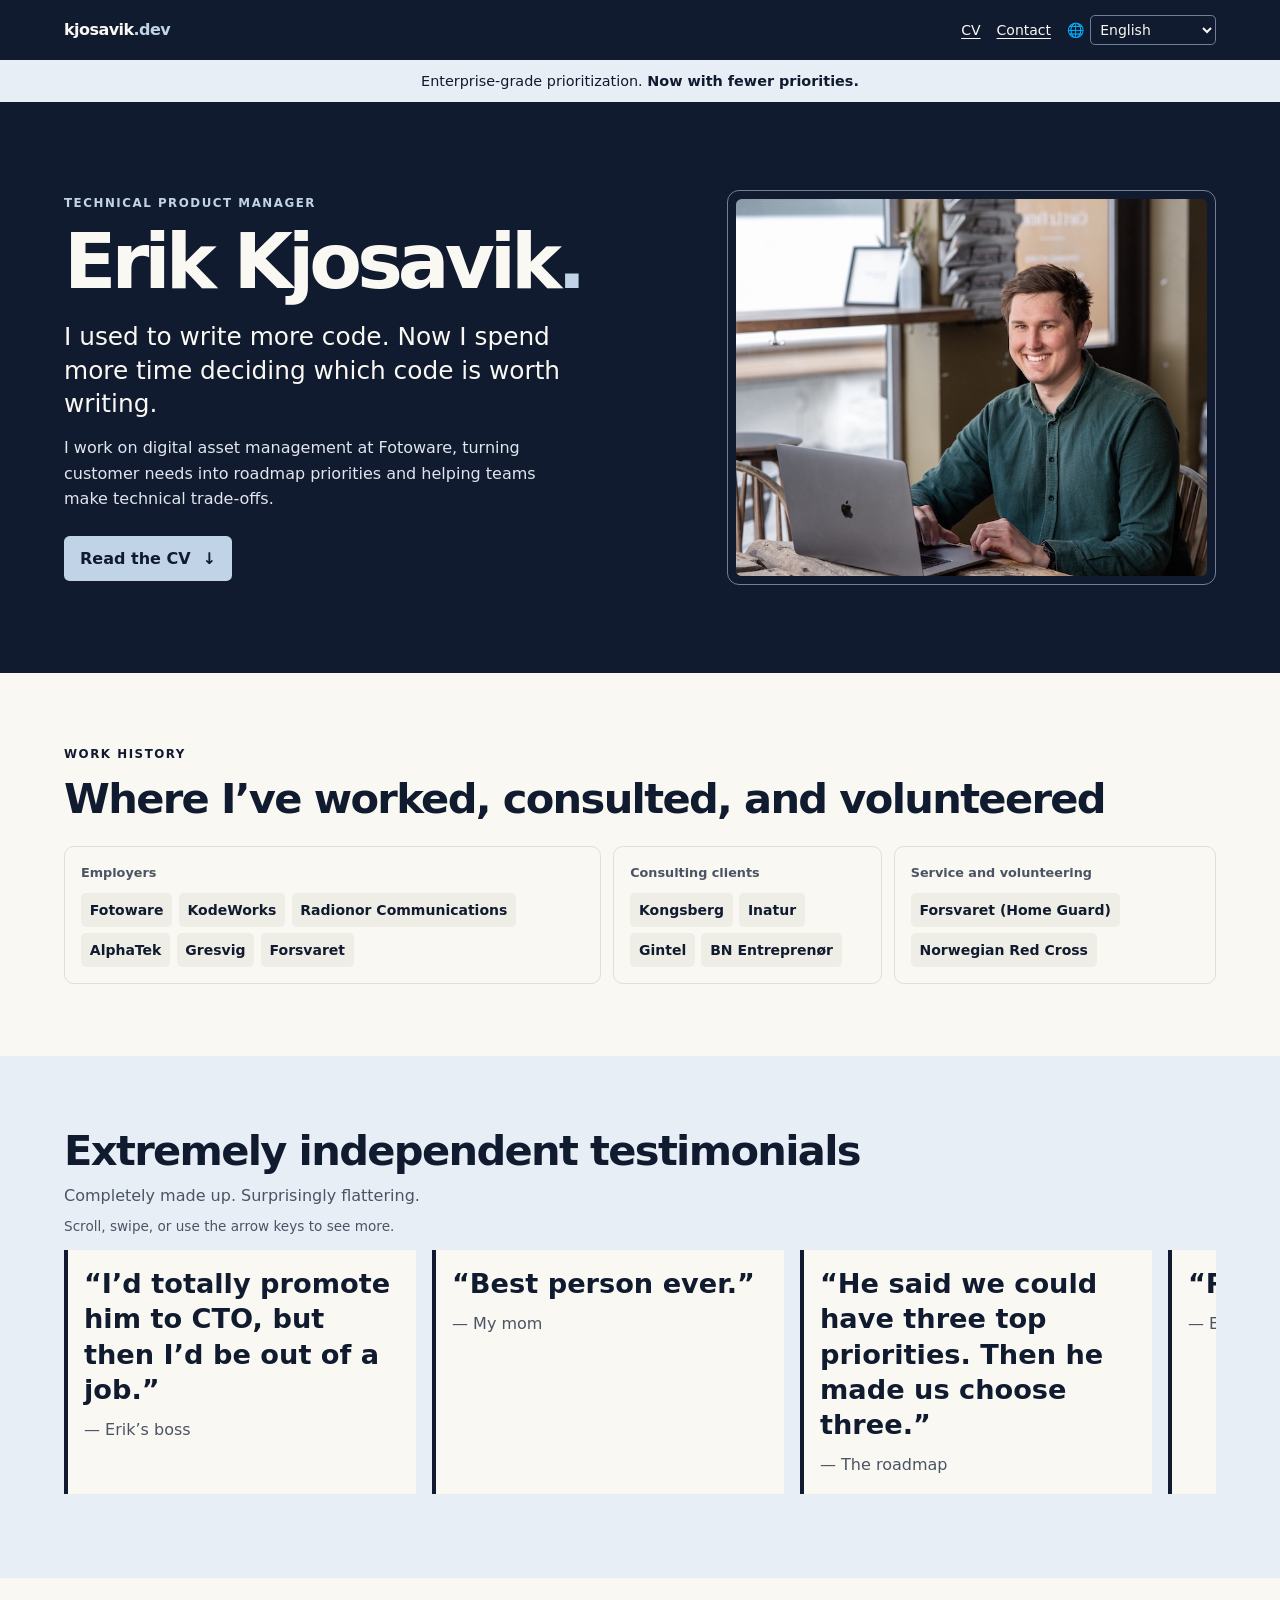
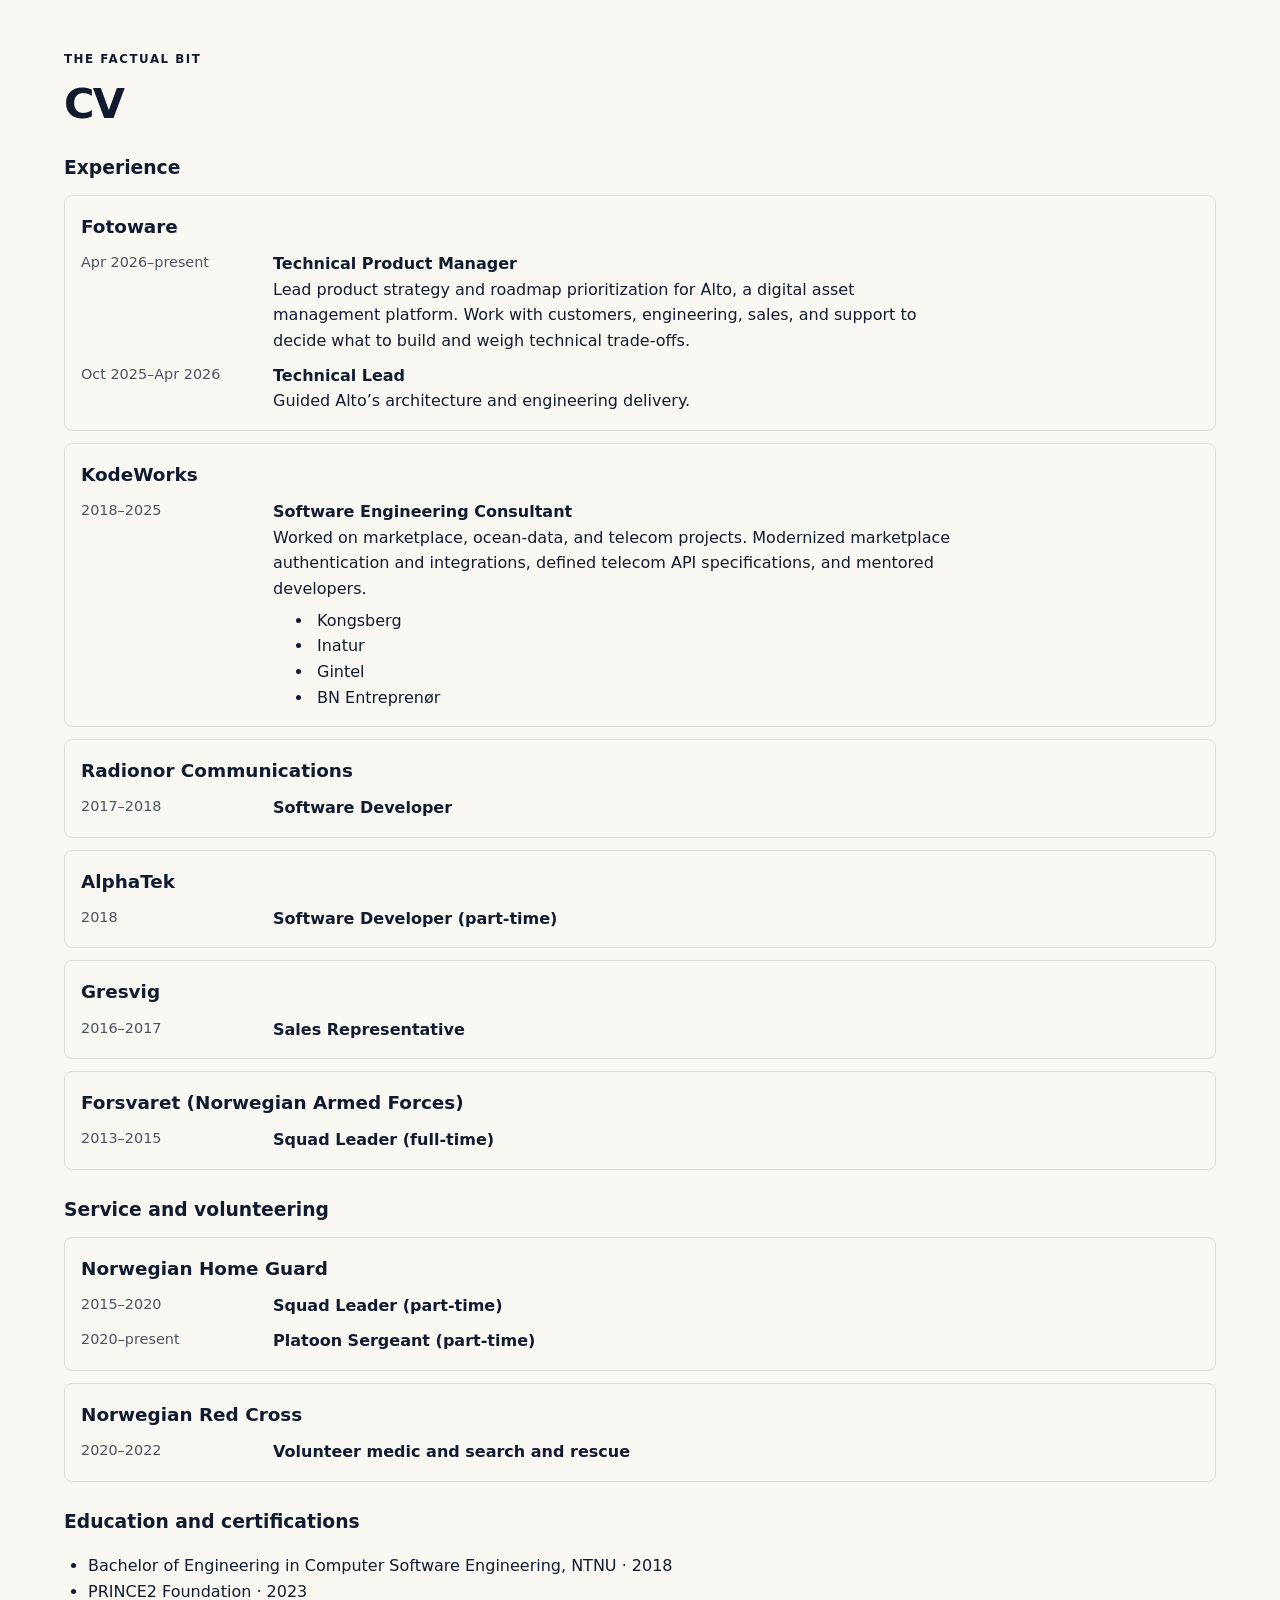
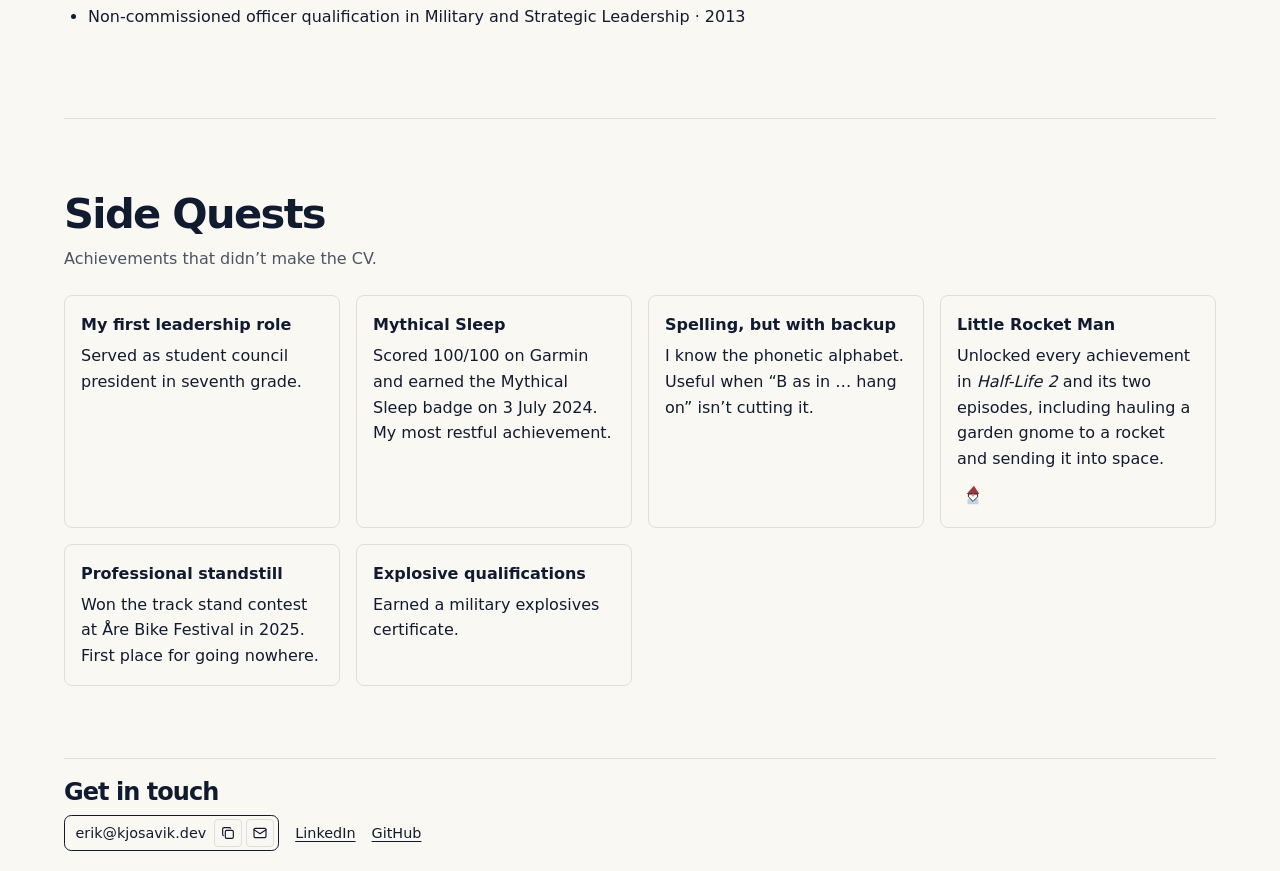
==== site/index.html @ 317c6127 "Rebuild personal homepage and retire legacy files" ====
<!doctype html>
<html lang="en">
<head>
  <meta charset="utf-8">
  <meta name="viewport" content="width=device-width, initial-scale=1">
  <meta name="description" content="Erik Kjosavik, Technical Product Manager at Fotoware. Experience, consulting, and a few extremely independent testimonials.">
  <title>Erik Kjosavik — Technical Product Manager</title>
  <link rel="icon" href="favicon.svg" type="image/svg+xml">
  <link rel="stylesheet" href="styles.css">
  <script src="language.js" defer></script>
  <script src="testimonials.js" defer></script>
  <script src="achievement.js" defer></script>
  <script src="contact.js" defer></script>
</head>
<body>
  <a class="skip" href="#main">Skip to content</a>
  <header class="masthead">
    <div class="wrap nav-row">
      <a class="brand" href="./">kjosavik<span>.dev</span></a>
      <nav class="nav-links" aria-label="Main">
        <a href="#cv">CV</a>
        <a href="#contact">Contact</a>
        <label id="language-control" class="language-control" hidden>
          <span aria-hidden="true">🌐</span>
          <select id="language" aria-label="Language">
            <option value="en">English</option>
            <option value="black-speech">Black Speech</option>
          </select>
        </label>
      </nav>
    </div>
    <p class="wrap language-status" id="language-status" role="status" hidden></p>
  </header>
  <main id="main">
    <p class="banner">Enterprise-grade prioritization. <strong>Now with fewer priorities.</strong></p>
    <section class="hero" aria-labelledby="name">
      <div class="wrap hero-grid">
        <div>
          <p class="eyebrow">Technical Product Manager</p>
          <h1 id="name">Erik Kjosavik<span>.</span></h1>
          <p class="leadin">I used to write more code. Now I spend more time deciding which code is worth writing.</p>
          <p class="summary">I work on digital asset management at Fotoware, turning customer needs into roadmap priorities and helping teams make technical trade-offs.</p>
          <a class="button" href="#cv">Read the CV <span aria-hidden="true">↓</span></a>
        </div>
        <div class="portrait">
          <img src="assets/erik3.jpg" width="800" height="576" alt="Erik Kjosavik">
        </div>
      </div>
    </section>

    <section class="wrap section" aria-labelledby="organizations">
      <p class="eyebrow">Work history</p>
      <h2 id="organizations">Where I’ve worked, consulted, and volunteered</h2>
      <div class="organizations">
        <div class="organization-group">
          <h3>Employers</h3>
          <ul>
            <li><a href="#fotoware">Fotoware</a></li>
            <li><a href="#kodeworks">KodeWorks</a></li>
            <li><a href="#radionor">Radionor Communications</a></li>
            <li><a href="#alphatek">AlphaTek</a></li>
            <li><a href="#gresvig">Gresvig</a></li>
            <li><a href="#forsvaret">Forsvaret</a></li>
          </ul>
        </div>
        <div class="organization-group">
          <h3>Consulting clients</h3>
          <ul>
            <li><a href="#kongsberg">Kongsberg</a></li>
            <li><a href="#inatur">Inatur</a></li>
            <li><a href="#gintel">Gintel</a></li>
            <li><a href="#bn-entreprenor">BN Entreprenør</a></li>
          </ul>
        </div>
        <div class="organization-group">
          <h3>Service and volunteering</h3>
          <ul>
            <li><a href="#home-guard">Forsvaret (Home Guard)</a></li>
            <li><a href="#red-cross">Norwegian Red Cross</a></li>
          </ul>
        </div>
      </div>
    </section>

    <section class="testimonials" aria-labelledby="testimonials">
      <div class="wrap section">
        <h2 id="testimonials">Extremely independent testimonials</h2>
        <p>Completely made up. Surprisingly flattering.</p>
        <p class="scroll-hint" id="testimonial-hint">Scroll, swipe, or use the arrow keys to see more.</p>
        <div class="testimonial-quotes" role="group" tabindex="0" aria-labelledby="testimonials" aria-describedby="testimonial-hint">
          <div class="quote-track">
            <div class="quote-set">
          <figure>
            <blockquote><p>“I’d totally promote him to CTO, but then I’d be out of a job.”</p></blockquote>
            <figcaption>— Erik’s boss</figcaption>
          </figure>
          <figure>
            <blockquote><p>“Best person ever.”</p></blockquote>
            <figcaption>— My mom</figcaption>
          </figure>
          <figure>
            <blockquote><p>“He said we could have three top priorities. Then he made us choose three.”</p></blockquote>
            <figcaption>— The roadmap</figcaption>
          </figure>
          <figure>
            <blockquote><p>“Romantic!”</p></blockquote>
            <figcaption>— Erik’s girlfriend</figcaption>
          </figure>
            </div>
          </div>
        </div>
      </div>
    </section>

    <section class="wrap section resume" id="cv" tabindex="-1" aria-labelledby="cv-title">
      <p class="eyebrow">The factual bit</p>
      <h2 id="cv-title">CV</h2>
      <h3>Experience</h3>
      <article class="entry" id="fotoware" tabindex="-1">
        <h4>Fotoware</h4>
        <div class="role">
          <p class="date">Apr 2026–present</p>
          <div>
            <h5>Technical Product Manager</h5>
            <p>Lead product strategy and roadmap prioritization for Alto, a digital asset management platform. Work with customers, engineering, sales, and support to decide what to build and weigh technical trade-offs.</p>
          </div>
        </div>
        <div class="role">
          <p class="date">Oct 2025–Apr 2026</p>
          <div>
            <h5>Technical Lead</h5>
            <p>Guided Alto’s architecture and engineering delivery.</p>
          </div>
        </div>
      </article>
      <article class="entry" id="kodeworks" tabindex="-1">
        <h4>KodeWorks</h4>
        <div class="role">
          <p class="date">2018–2025</p>
          <div>
            <h5>Software Engineering Consultant</h5>
            <p>Worked on marketplace, ocean-data, and telecom projects. Modernized marketplace authentication and integrations, defined telecom API specifications, and mentored developers.</p>
            <ul class="projects" aria-label="Selected consulting clients">
              <li id="kongsberg" tabindex="-1">Kongsberg</li>
              <li id="inatur" tabindex="-1">Inatur</li>
              <li id="gintel" tabindex="-1">Gintel</li>
              <li id="bn-entreprenor" tabindex="-1">BN Entreprenør</li>
            </ul>
          </div>
        </div>
      </article>
      <article class="entry" id="radionor" tabindex="-1">
        <h4>Radionor Communications</h4>
        <div class="role"><p class="date">2017–2018</p><h5>Software Developer</h5></div>
      </article>
      <article class="entry" id="alphatek" tabindex="-1">
        <h4>AlphaTek</h4>
        <div class="role"><p class="date">2018</p><h5>Software Developer (part-time)</h5></div>
      </article>
      <article class="entry" id="gresvig" tabindex="-1">
        <h4>Gresvig</h4>
        <div class="role"><p class="date">2016–2017</p><h5>Sales Representative</h5></div>
      </article>
      <article class="entry" id="forsvaret" tabindex="-1">
        <h4>Forsvaret (Norwegian Armed Forces)</h4>
        <div class="role"><p class="date">2013–2015</p><h5>Squad Leader (full-time)</h5></div>
      </article>
      <h3>Service and volunteering</h3>
      <article class="entry" id="home-guard" tabindex="-1">
        <h4>Norwegian Home Guard</h4>
        <div class="role"><p class="date">2015–2020</p><h5>Squad Leader (part-time)</h5></div>
        <div class="role"><p class="date">2020–present</p><h5>Platoon Sergeant (part-time)</h5></div>
      </article>
      <article class="entry" id="red-cross" tabindex="-1">
        <h4>Norwegian Red Cross</h4>
        <div class="role"><p class="date">2020–2022</p><h5>Volunteer medic and search and rescue</h5></div>
      </article>
      <h3>Education and certifications</h3>
      <ul class="credentials">
        <li>Bachelor of Engineering in Computer Software Engineering, NTNU · 2018</li>
        <li>PRINCE2 Foundation · 2023</li>
        <li>Non-commissioned officer qualification in Military and Strategic Leadership · 2013</li>
      </ul>
    </section>
    <section class="wrap section side-quests" aria-labelledby="side-quests">
      <h2 id="side-quests">Side Quests</h2>
      <p>Achievements that didn’t make the CV.</p>
      <ul class="quest-grid">
        <li><h3>My first leadership role</h3><p>Served as student council president in seventh grade.</p></li>
        <li><h3>Mythical Sleep</h3><p>Scored 100/100 on Garmin and earned the Mythical Sleep badge on <time datetime="2024-07-03">3 July 2024</time>. My most restful achievement.</p></li>
        <li><h3>Spelling, but with backup</h3><p>I know the phonetic alphabet. Useful when “B as in … hang on” isn’t cutting it.</p></li>
        <li>
          <h3>Little Rocket Man</h3>
          <p>Unlocked every achievement in <cite>Half-Life 2</cite> and its two episodes, including hauling a garden gnome to a rocket and sending it into space.</p>
          <details class="gnome">
            <summary aria-label="Inspect the garden gnome">
              <svg aria-hidden="true" width="22" height="22" viewBox="0 0 24 24">
                <path fill="#9b3b40" d="M5 11 13 2l6 9z"/>
                <path fill="#c1d3e6" d="M6 22v-5l6-3 6 3v5z"/>
                <path fill="#faf8f2" stroke="#111b30" d="M7 11h10v3l-5 5-5-5z"/>
                <circle cx="12" cy="12" r="1.5" fill="#d58b75"/>
              </svg>
            </summary>
            <p class="achievement-toast">
              <span class="achievement-badge" aria-hidden="true">★</span>
              <span><strong>Achievement unlocked</strong><br>Gnome delivery confirmed.</span>
            </p>
          </details>
        </li>
        <li><h3>Professional standstill</h3><p>Won the track stand contest at Åre Bike Festival in 2025. First place for going nowhere.</p></li>
        <li><h3>Explosive qualifications</h3><p>Earned a military explosives certificate.</p></li>
      </ul>
    </section>
    <span class="visually-hidden" id="achievement-status" role="status"></span>
  </main>
  <footer class="wrap site-footer" id="contact" tabindex="-1">
    <h2>Get in touch</h2>
    <div class="contact-row">
      <div class="email-contact" id="email-contact" hidden>
        <span id="email-address"></span>
        <button type="button" id="copy-email" aria-label="Copy email" title="Copy email">
          <svg width="16" height="16" viewBox="0 0 24 24" fill="none" stroke="currentColor" stroke-width="1.75" stroke-linecap="round" stroke-linejoin="round" aria-hidden="true">
            <rect x="8" y="8" width="12" height="12" rx="2"/>
            <path d="M5 16a2 2 0 0 1-1-2V6a2 2 0 0 1 2-2h8a2 2 0 0 1 2 1"/>
          </svg>
        </button>
        <a id="open-email" aria-label="Open email app" title="Open email app">
          <svg width="16" height="16" viewBox="0 0 24 24" fill="none" stroke="currentColor" stroke-width="1.75" stroke-linecap="round" stroke-linejoin="round" aria-hidden="true">
            <rect x="3" y="5" width="18" height="14" rx="2"/>
            <path d="m3 7 9 6 9-6"/>
          </svg>
        </a>
      </div>
      <ul class="profile-links">
        <li><a href="https://www.linkedin.com/in/erik-kjosavik/">LinkedIn</a></li>
        <li><a href="https://github.com/kjosavik">GitHub</a></li>
      </ul>
    </div>
    <p id="email-status" role="status"></p>
    <noscript><p>Enable JavaScript to see the email address, or reach me through the links below.</p></noscript>
  </footer>
</body>
</html>
---- site/styles.css ----
@font-face {
  font-family: Alcarin;
  src: url("assets/AlcarinTengwar-Regular.woff2") format("woff2");
  font-display: swap;
}

:root {
  color-scheme: light;
  --navy: #111b30;
  --paper: #faf8f2;
  --accent: #c1d3e6;
  --accent-soft: #e7eef5;
  --muted: #4b5464;
  --line: #dedfd8;
  --light-text: #e0e5ee;
  font: 100%/1.6 system-ui, sans-serif;
}

*, *::before, *::after { box-sizing: border-box; }
body { margin: 0; background: var(--paper); color: var(--navy); }
h1, h2, h3, h4, h5, p, figure, blockquote { margin: 0; }
h2 { font-size: clamp(1.7rem, 3.5vw, 2.6rem); line-height: 1.12; letter-spacing: -.04em; }
a { color: inherit; text-underline-offset: .2em; }
:focus-visible { outline: 3px solid currentColor; outline-offset: 4px; }
.wrap { width: min(72rem, calc(100% - 2 * clamp(1rem, 5vw, 4rem))); margin-inline: auto; }
.section { padding-block: clamp(2.5rem, 6vw, 4.5rem); }

.skip { position: absolute; top: .5rem; left: 1rem; z-index: 1; background: var(--paper); padding: .5rem 1rem; }
.skip:not(:focus) { clip-path: inset(50%); }
.masthead, .hero { background: var(--navy); color: var(--paper); }
.nav-row { min-height: 3.75rem; display: flex; flex-wrap: wrap; align-items: center; justify-content: space-between; gap: .5rem 1rem; padding-block: .5rem; }
.brand { font-weight: 800; letter-spacing: -.035em; text-decoration: none; }
.brand span, h1 span, .hero .eyebrow { color: var(--accent); }
.nav-links { display: flex; flex-wrap: wrap; align-items: center; gap: .5rem 1rem; font-size: .875rem; }
.language-control:not([hidden]) { display: inline-flex; align-items: center; gap: .4rem; }
.language-control select { background: var(--navy); color: var(--paper); border: 1px solid #718099; border-radius: .3rem; padding: .3rem; font: inherit; }
.language-status { padding-bottom: .5rem; font-size: .875rem; }
.script-glyphs { display: none; }
.black-speech .script-glyphs { display: inline; font-family: Alcarin, system-ui, sans-serif; letter-spacing: normal; overflow-wrap: anywhere; }
.black-speech .script-source { position: absolute; width: 1px; height: 1px; overflow: hidden; clip-path: inset(50%); white-space: nowrap; }
.banner { padding: .6rem 1rem; background: var(--accent-soft); text-align: center; font-size: .9rem; }
.hero-grid { display: grid; grid-template-columns: minmax(0, 1.2fr) minmax(0, 1fr); align-items: center; gap: clamp(2rem, 6vw, 5rem); padding-block: clamp(3rem, 7vw, 5.5rem); }
.eyebrow { margin-bottom: .75rem; font-size: .74rem; font-weight: 800; letter-spacing: .13em; text-transform: uppercase; }
h1 { font-size: clamp(2.6rem, 6vw, 5.4rem); line-height: .96; letter-spacing: -.065em; }
.leadin { margin-top: 1.35rem; max-width: 34ch; font-size: clamp(1.15rem, 2vw, 1.55rem); line-height: 1.35; }
.summary { max-width: 48ch; margin-top: .9rem; color: var(--light-text); }
.button { display: inline-flex; gap: .75rem; align-items: center; margin-top: 1.5rem; padding: .6rem 1rem; border-radius: .35rem; background: var(--accent); color: var(--navy); font-weight: 800; text-decoration: none; }
.button:hover { text-decoration: underline; }
.button:focus-visible { outline-color: var(--accent); }
.portrait { border: 1px solid #718099; padding: .5rem; border-radius: .75rem; }
.portrait img { display: block; width: 100%; height: auto; aspect-ratio: 5 / 4; object-fit: cover; border-radius: .35rem; }

.organizations { display: grid; grid-template-columns: 2fr 1fr 1.2fr; gap: .75rem; margin-top: 1.5rem; }
.organization-group { padding: 1rem; border: 1px solid var(--line); border-radius: .6rem; }
.organization-group h3 { margin-bottom: .6rem; font-size: .8rem; color: var(--muted); }
.organization-group ul { display: flex; flex-wrap: wrap; gap: .4rem; margin: 0; padding: 0; list-style: none; }
.organization-group a { display: block; padding: .35rem .55rem; border-radius: .3rem; background: #eeeee7; font-size: .875rem; font-weight: 700; text-decoration: none; }
.organization-group a:hover { background: var(--accent); text-decoration: underline; }

.testimonials { background: var(--accent-soft); }
.testimonials h2 + p { margin-top: .5rem; color: var(--muted); }
.scroll-hint { margin-top: .5rem; color: var(--muted); font-size: .85rem; }
.testimonial-quotes { overflow-x: auto; margin-top: .75rem; padding-bottom: .75rem; }
.quote-track, .quote-set { display: flex; width: max-content; }
.quote-set { gap: 1rem; padding-inline-end: 1rem; }
.testimonial-quotes figure { width: min(78vw, 22rem); padding: 1rem; border-inline-start: .25rem solid var(--navy); background: var(--paper); }
.quote-copy { display: none; }
.testimonial-quotes.can-drag { overflow: clip; cursor: grab; touch-action: pan-y; }
.can-drag .quote-copy { display: flex; }
.testimonial-quotes.dragging { cursor: grabbing; user-select: none; }
blockquote p { font-size: clamp(1.2rem, 2.4vw, 1.7rem); line-height: 1.3; font-weight: 650; }
figcaption { margin-top: .6rem; color: var(--muted); }

.resume h3 { margin-top: 1.6rem; }
.entry { margin-top: .75rem; padding: 1rem; border: 1px solid var(--line); border-radius: .5rem; }
.entry h4 { font-size: 1.15rem; }
.entry h5 { font-size: 1rem; }
.role { display: grid; grid-template-columns: 11rem 1fr; gap: .25rem 1rem; margin-top: .6rem; }
.role p:not(.date) { max-width: 68ch; }
.date { color: var(--muted); font-size: .9rem; font-variant-numeric: tabular-nums; }
.projects { margin-block: .4rem 0; }
.projects li { padding-inline: .25rem; }
[id] { scroll-margin-block-start: 1rem; }
.entry:target, .projects li:target { background: var(--accent-soft); box-shadow: inset .25rem 0 var(--navy); }
.credentials { padding-inline-start: 1.5rem; }
.side-quests { border-top: 1px solid var(--line); }
.side-quests > p { margin-top: .5rem; color: var(--muted); }
.quest-grid { display: grid; grid-template-columns: repeat(auto-fit, minmax(min(100%, 15rem), 1fr)); gap: 1rem; margin: 1.5rem 0 0; padding: 0; list-style: none; }
.quest-grid li { padding: 1rem; border: 1px solid var(--line); border-radius: .5rem; }
.quest-grid h3 { margin-bottom: .35rem; font-size: 1rem; }
.gnome { margin-top: .45rem; }
.gnome summary { display: grid; width: 2rem; height: 2rem; place-items: center; cursor: pointer; list-style: none; }
.gnome summary::-webkit-details-marker { display: none; }
.gnome p { margin-top: .35rem; font-size: .9rem; }
.gnome.toast-ready[open] .achievement-toast {
  position: fixed;
  z-index: 2;
  right: 1rem;
  bottom: 1rem;
  display: flex;
  align-items: center;
  gap: .75rem;
  max-width: calc(100vw - 2rem);
  margin: 0;
  padding: .8rem 1rem;
  border: 1px solid #718099;
  border-radius: .4rem;
  background: var(--navy);
  color: var(--paper);
  box-shadow: 0 .4rem 1.5rem #111b3040;
}
.achievement-toast strong { color: inherit; }
.toast-ready .achievement-toast strong { color: var(--accent); }
.achievement-badge { display: none; }
.toast-ready .achievement-badge { display: grid; flex: none; width: 2.25rem; height: 2.25rem; place-items: center; border-radius: .25rem; background: var(--accent); color: var(--navy); }
.visually-hidden { position: absolute; width: 1px; height: 1px; overflow: hidden; clip-path: inset(50%); white-space: nowrap; }

@media (prefers-reduced-motion: no-preference) {
  .gnome.toast-ready[open] .achievement-toast { animation: achievement-in .22s ease-out; }
  @keyframes achievement-in {
    from { opacity: 0; transform: translateY(.5rem); }
  }
}
.site-footer { border-top: 1px solid var(--line); padding-block: 1.25rem; font-size: .9rem; }
.site-footer h2 { font-size: 1.5rem; }
.contact-row { display: flex; flex-wrap: wrap; align-items: center; gap: .5rem 1rem; margin-top: .6rem; }
.email-contact:not([hidden]) { display: inline-flex; align-items: center; gap: .25rem; padding: .2rem .25rem .2rem .65rem; border: 1px solid var(--navy); border-radius: .45rem; }
#email-address { margin-inline-end: .25rem; overflow-wrap: anywhere; }
.email-contact button, .email-contact a { display: grid; flex: none; width: 1.75rem; height: 1.75rem; place-items: center; padding: 0; border: 1px solid var(--line); border-radius: .25rem; background: var(--paper); color: var(--navy); cursor: pointer; }
.email-contact button:hover, .email-contact a:hover { background: var(--accent-soft); }
.email-contact :focus-visible { outline-offset: -2px; }
#email-status:not(:empty) { margin-top: .35rem; color: var(--muted); }
.profile-links { display: flex; flex-wrap: wrap; gap: .5rem 1rem; margin: 0; padding: 0; list-style: none; }

@media (max-width: 48rem) {
  .hero-grid, .organizations { grid-template-columns: 1fr; }
  .portrait { width: min(100%, 28rem); }
}

@media (max-width: 34rem) {
  .role { grid-template-columns: 1fr; }
}

@media print {
  .skip, .masthead, .banner, .hero, .section[aria-labelledby="organizations"],
  .testimonials, .side-quests, .site-footer, .black-speech .script-glyphs { display: none; }
  .black-speech .script-source { position: static; width: auto; height: auto; overflow: visible; clip-path: none; white-space: normal; }
  body { background: white; color: black; }
  .resume { width: 100%; padding: 0; }
  .entry { break-inside: avoid; }
}
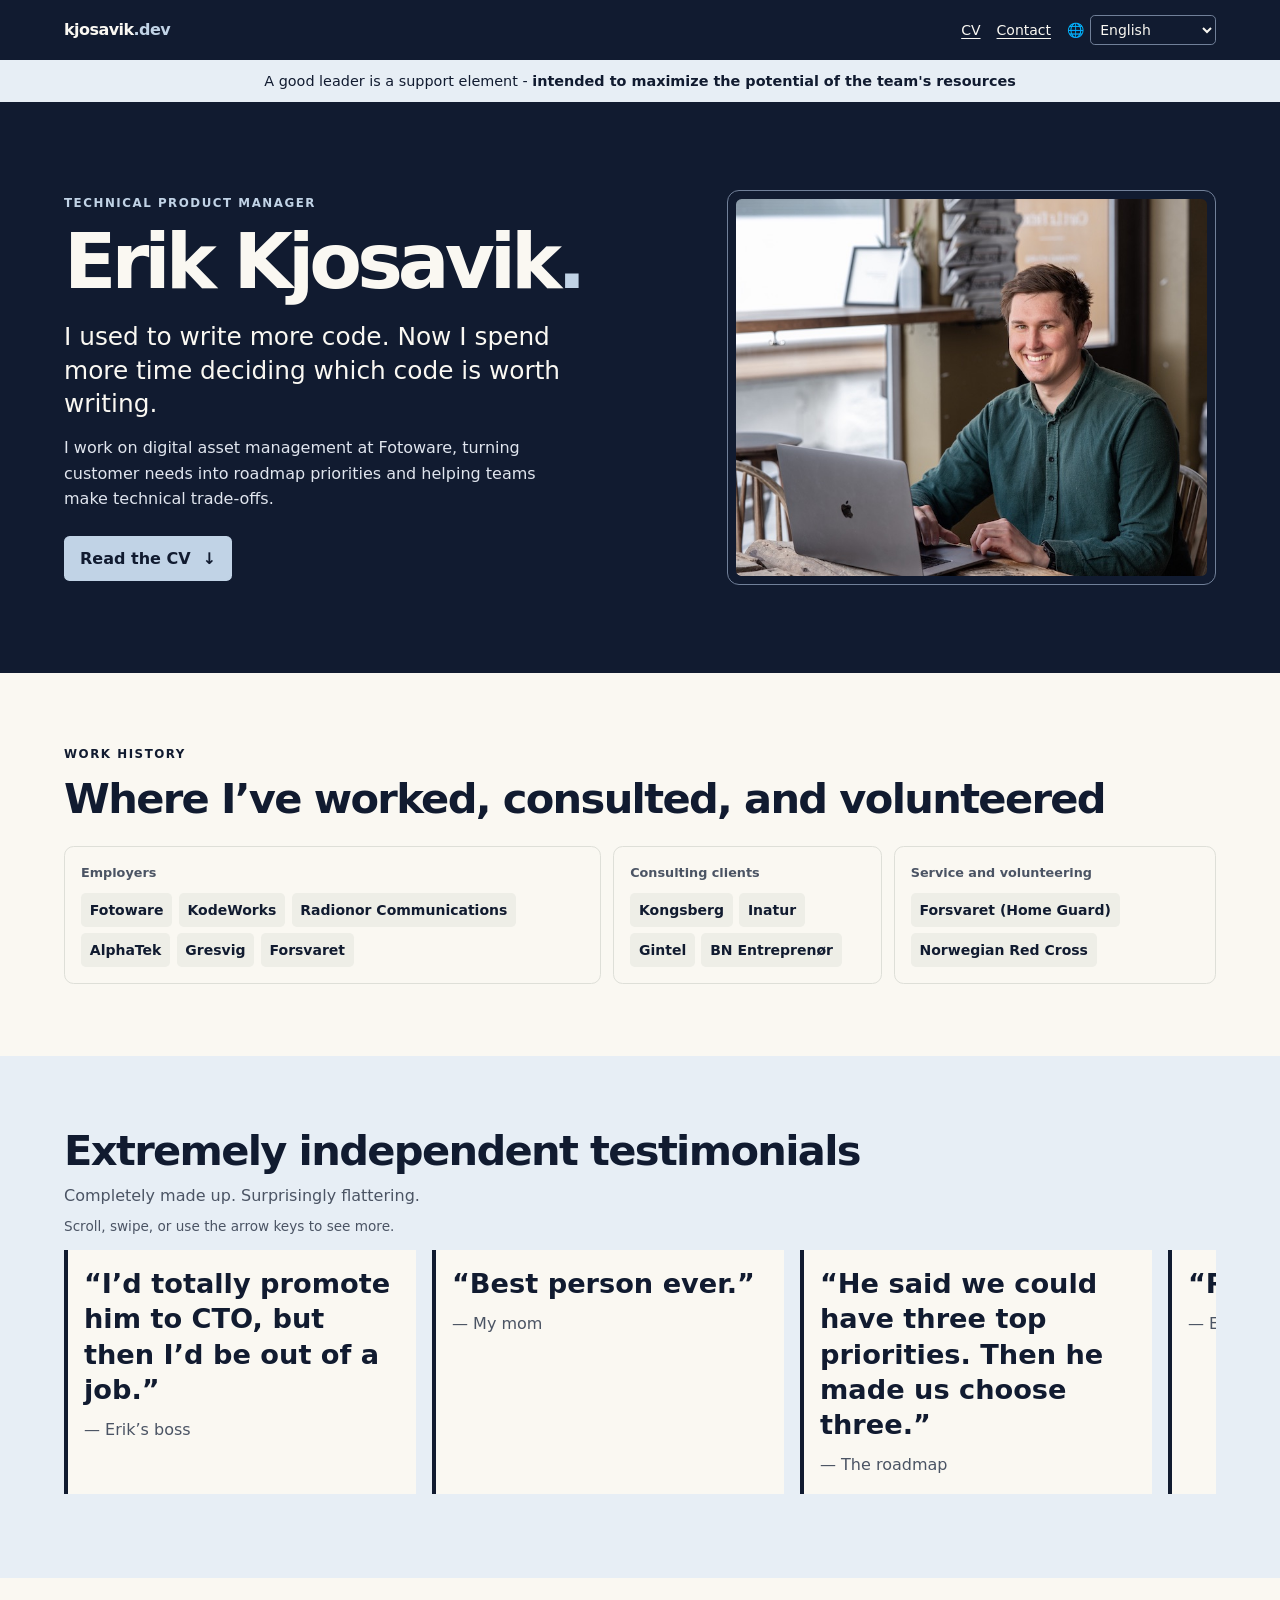
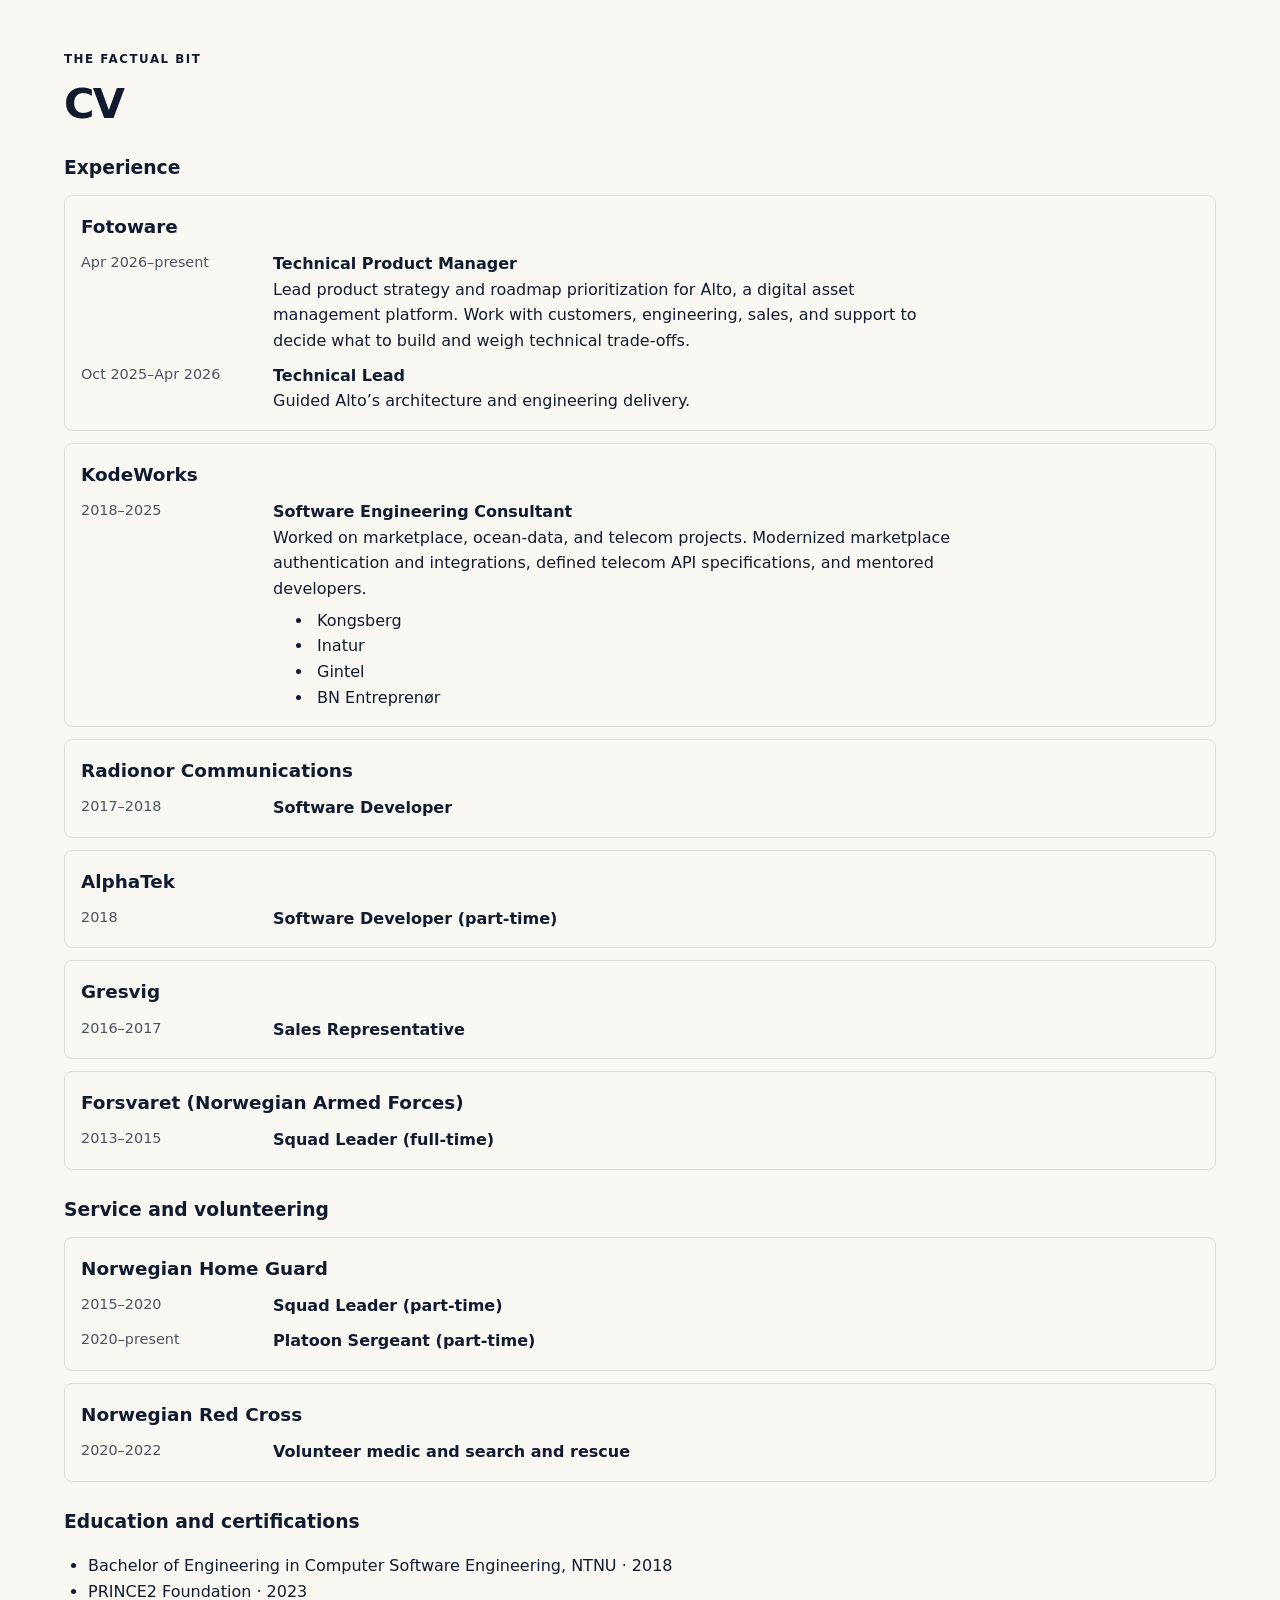
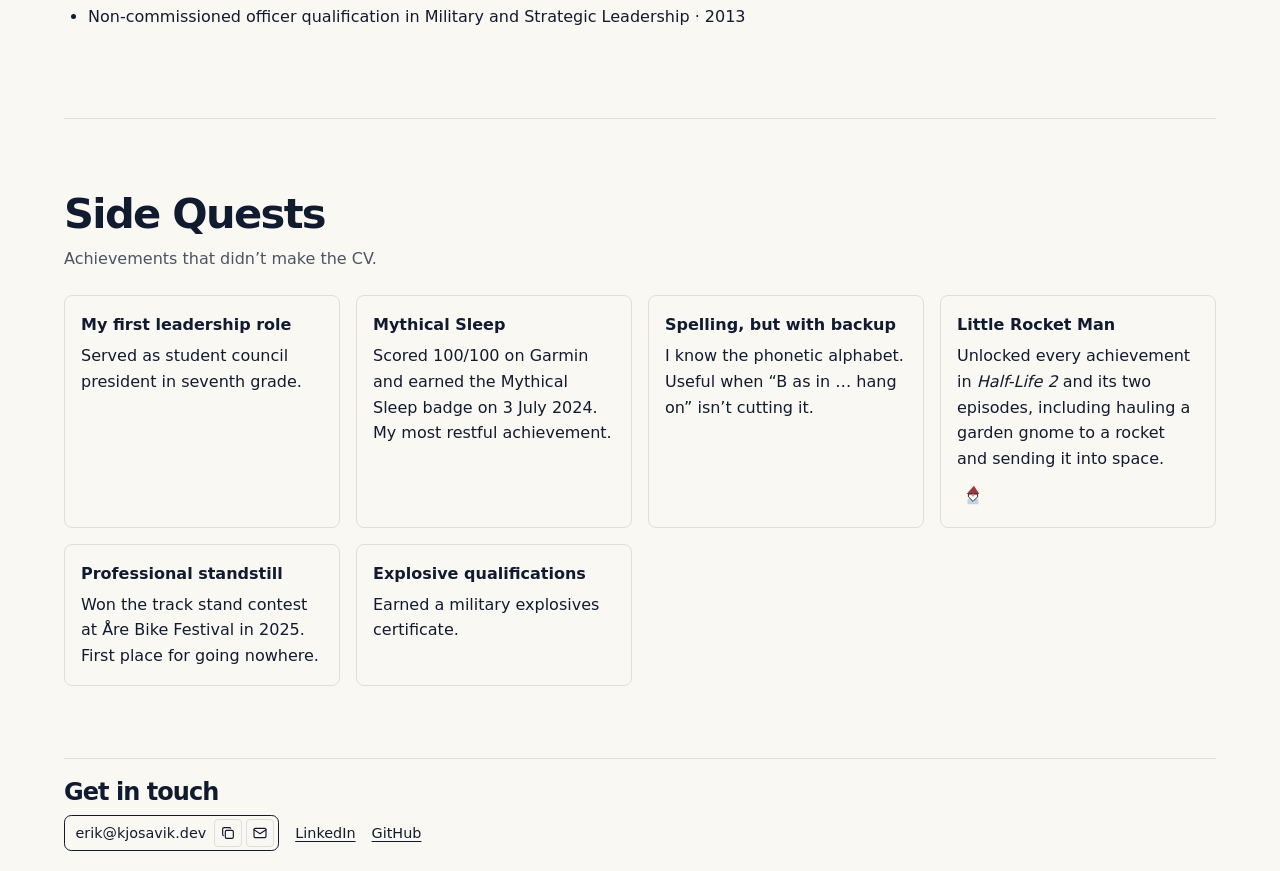
==== commit e3ae4af8: "Update banner text" ====
--- a/site/index.html
+++ b/site/index.html
@@ -32,7 +32,7 @@
     <p class="wrap language-status" id="language-status" role="status" hidden></p>
   </header>
   <main id="main">
-    <p class="banner">Enterprise-grade prioritization. <strong>Now with fewer priorities.</strong></p>
+    <p class="banner">A good leader is a support element - <strong> intended to maximize the potential of the team&#x27;s resources</strong></p>
     <section class="hero" aria-labelledby="name">
       <div class="wrap hero-grid">
         <div>
